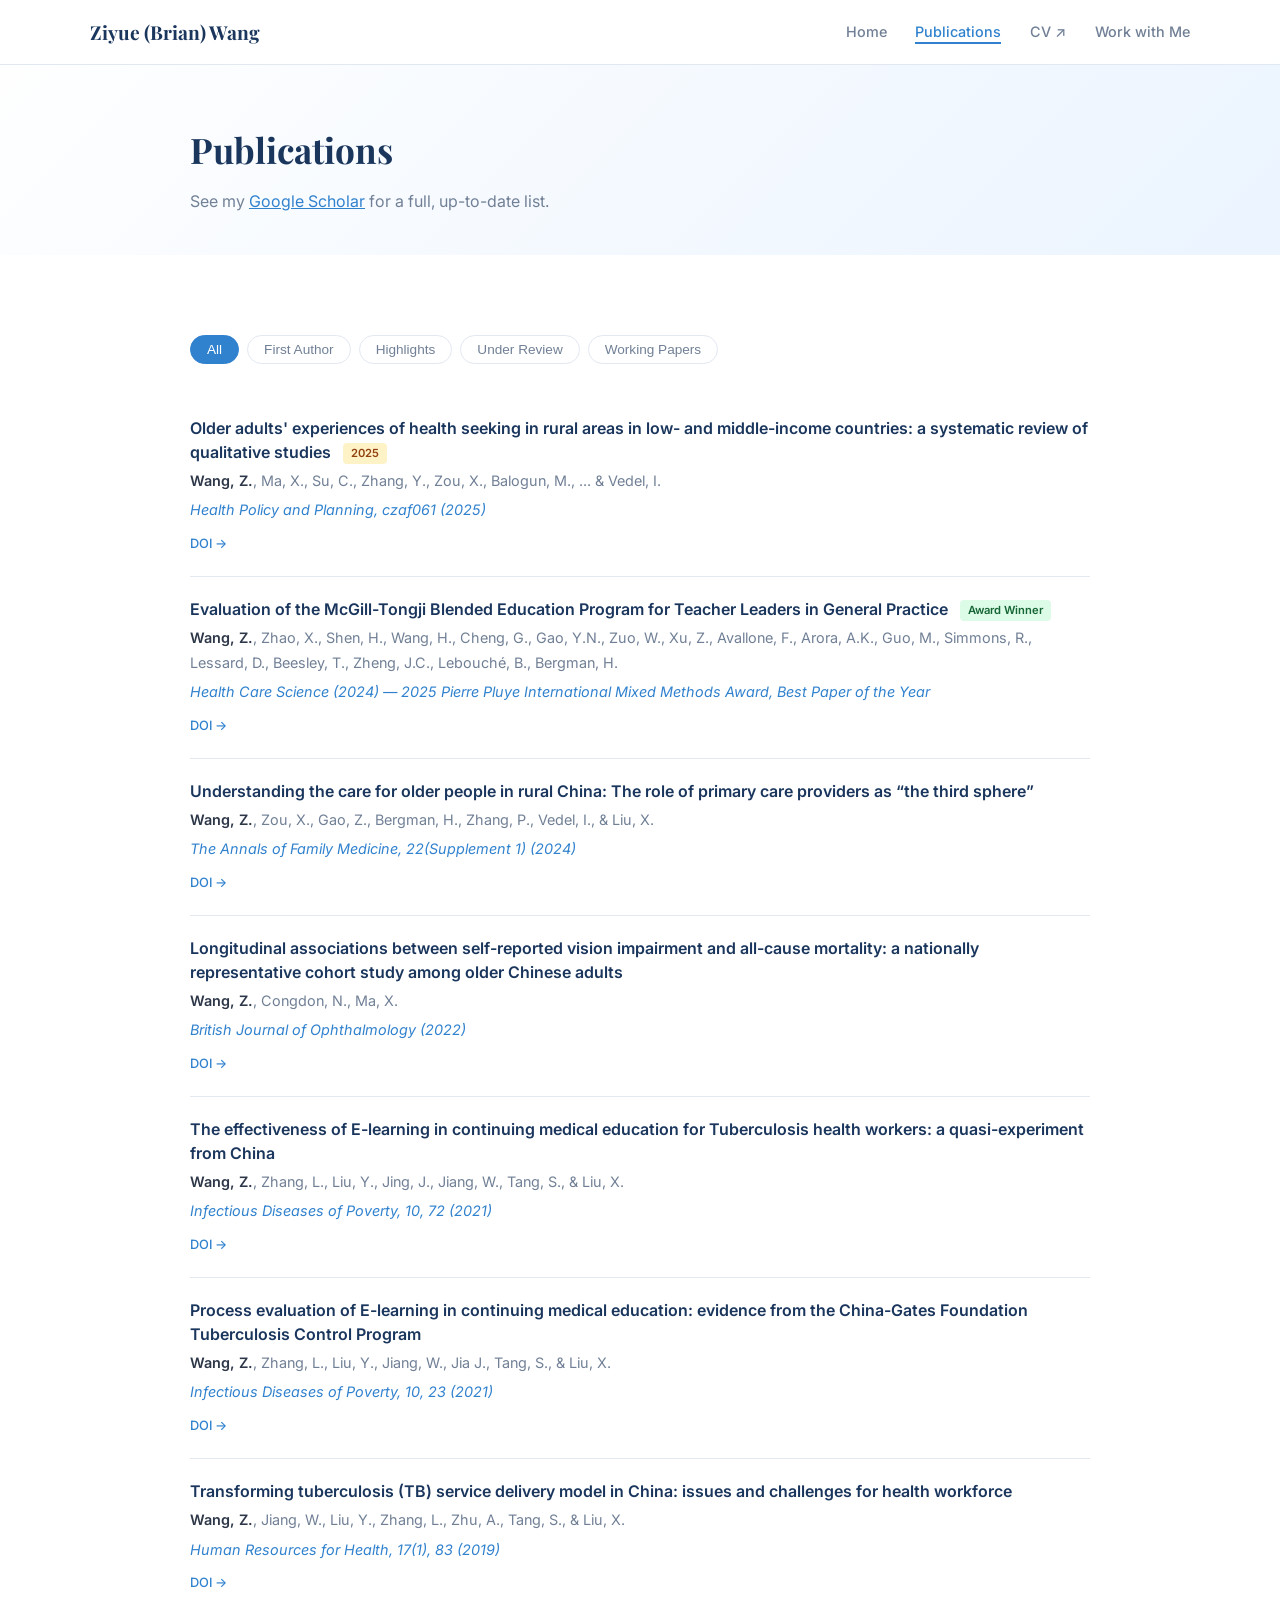
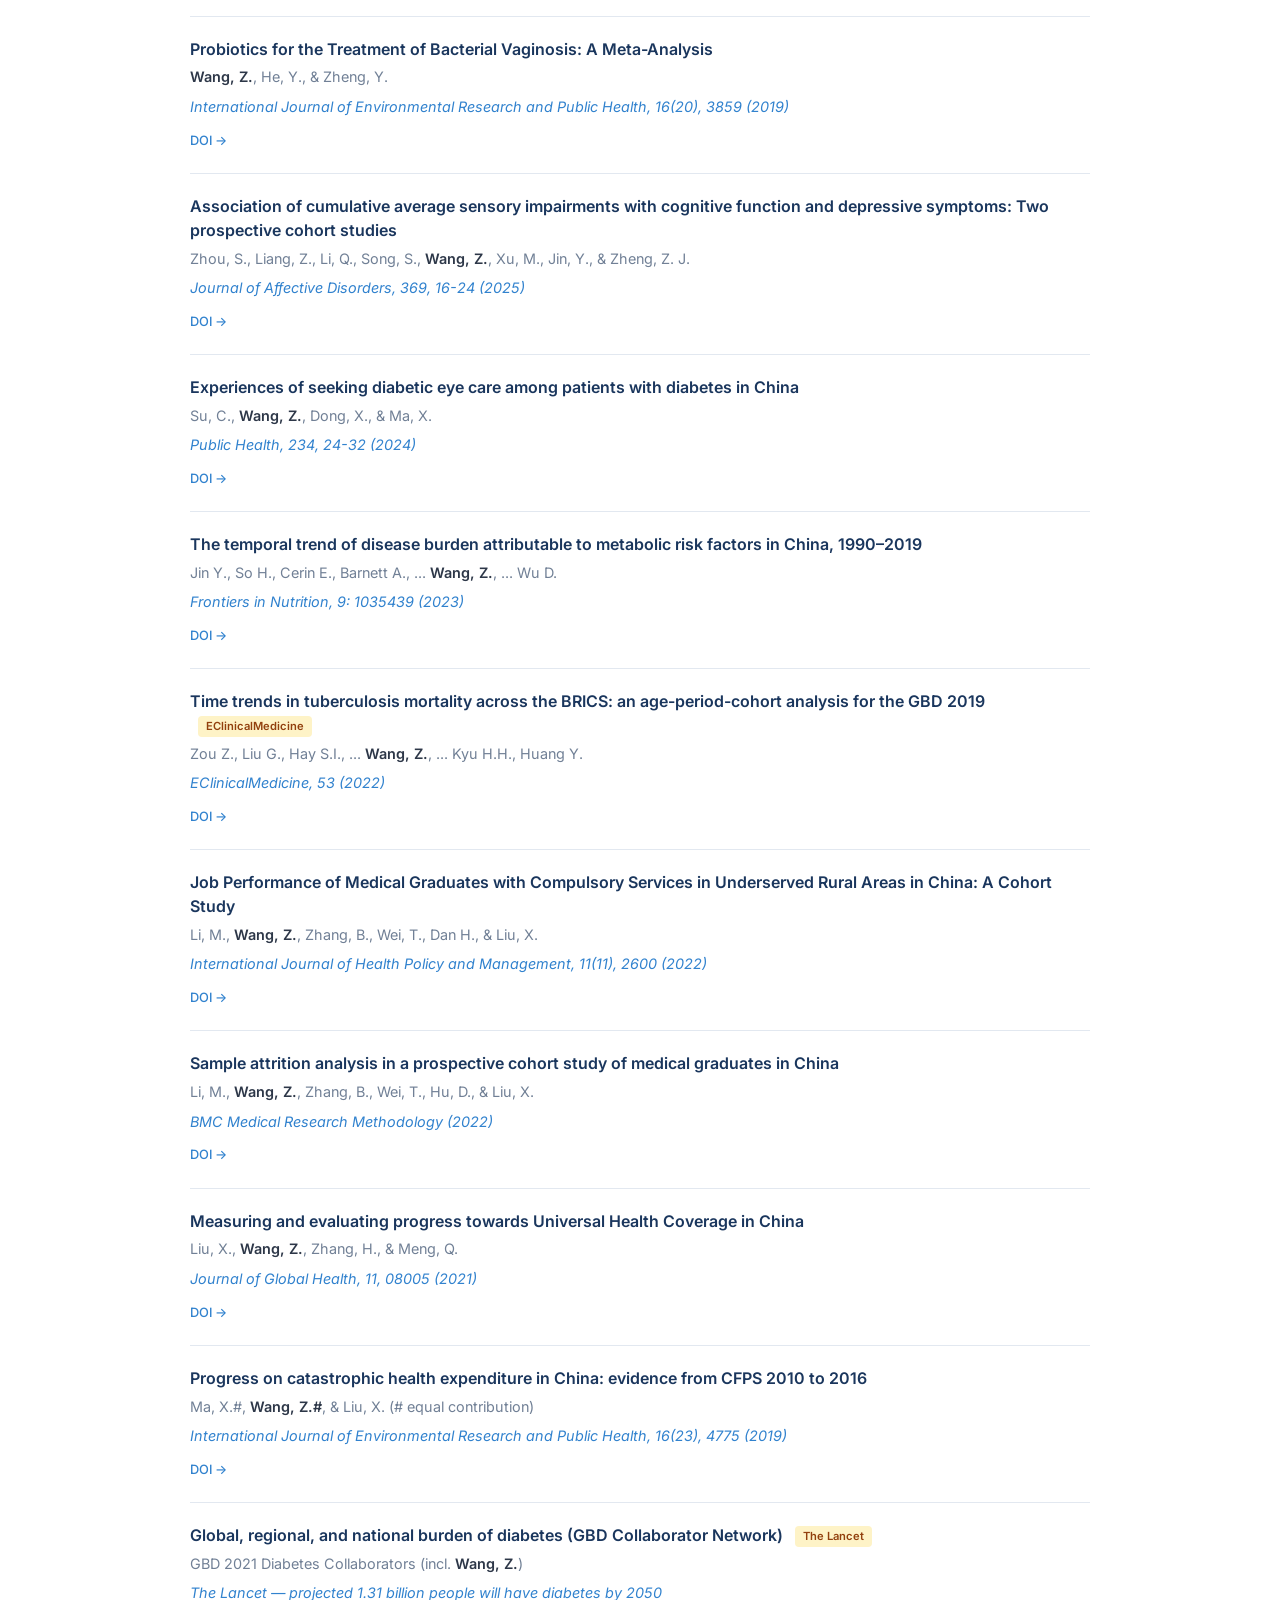
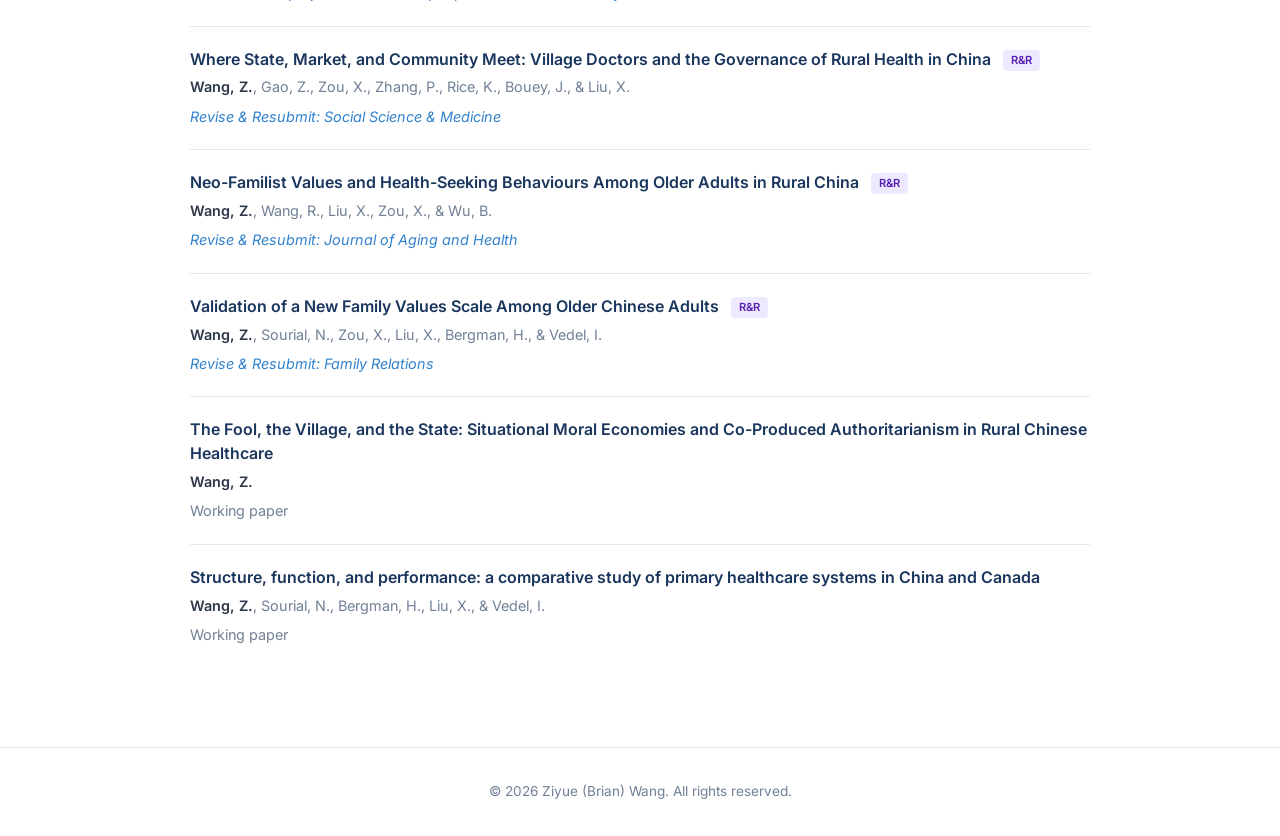
==== publications.html @ 038450eb "Initial website launch" ====
<!DOCTYPE html>
<html lang="en">
<head>
    <meta charset="UTF-8">
    <meta name="viewport" content="width=device-width, initial-scale=1.0">
    <title>Publications — Ziyue (Brian) Wang, PhD</title>
    <link rel="stylesheet" href="style.css">
</head>
<body>

<!-- Navigation -->
<nav>
    <div class="nav-inner">
        <a href="index.html" class="nav-name">Ziyue (Brian) Wang</a>
        <button class="mobile-toggle" onclick="document.querySelector('.nav-links').classList.toggle('open')" aria-label="Menu">
            <span></span><span></span><span></span>
        </button>
        <ul class="nav-links">
            <li><a href="index.html">Home</a></li>
            <li><a href="publications.html" class="active">Publications</a></li>
            <!-- <li><a href="research.html">Research</a></li> -->
            <!-- <li><a href="teaching.html">Teaching</a></li> -->
            <!-- <li><a href="talks.html">Talks & Media</a></li> -->
            <li><a href="Ziyue%20Wang_2026.pdf" target="_blank">CV &#8599;</a></li>
            <li><a href="work-with-me.html">Work with Me</a></li>
        </ul>
    </div>
</nav>

<!-- Page Header -->
<div class="page-header">
    <div class="page-header-inner">
        <h1>Publications</h1>
        <p>See my <a href="https://scholar.google.com/citations?user=HC7mkqgAAAAJ&hl=en" target="_blank" style="color:var(--accent);">Google Scholar</a> for a full, up-to-date list.</p>
    </div>
</div>

<!-- Publications -->
<section>
    <div class="section-inner">
        <div class="pub-filter">
            <button class="active" onclick="filterPubs('all', this)">All</button>
            <button onclick="filterPubs('first', this)">First Author</button>
            <button onclick="filterPubs('highlight', this)">Highlights</button>
            <button onclick="filterPubs('review', this)">Under Review</button>
            <button onclick="filterPubs('working', this)">Working Papers</button>
        </div>
        <ul class="pub-list">

            <!-- ========== PUBLISHED — FIRST AUTHOR ========== -->

            <li class="pub-item" data-type="first highlight">
                <div class="pub-title">
                    Older adults' experiences of health seeking in rural areas in low- and middle-income countries: a systematic review of qualitative studies
                    <span class="pub-badge badge-lancet">2025</span>
                </div>
                <div class="pub-authors"><span class="me">Wang, Z.</span>, Ma, X., Su, C., Zhang, Y., Zou, X., Balogun, M., ... &amp; Vedel, I.</div>
                <div class="pub-journal">Health Policy and Planning, czaf061 (2025)</div>
                <div class="pub-links"><a href="https://doi.org/10.1093/heapol/czaf061" target="_blank">DOI &rarr;</a></div>
            </li>

            <li class="pub-item" data-type="first highlight">
                <div class="pub-title">
                    Evaluation of the McGill-Tongji Blended Education Program for Teacher Leaders in General Practice
                    <span class="pub-badge badge-award">Award Winner</span>
                </div>
                <div class="pub-authors"><span class="me">Wang, Z.</span>, Zhao, X., Shen, H., Wang, H., Cheng, G., Gao, Y.N., Zuo, W., Xu, Z., Avallone, F., Arora, A.K., Guo, M., Simmons, R., Lessard, D., Beesley, T., Zheng, J.C., Lebouch&eacute;, B., Bergman, H.</div>
                <div class="pub-journal">Health Care Science (2024) &mdash; 2025 Pierre Pluye International Mixed Methods Award, Best Paper of the Year</div>
                <div class="pub-links"><a href="https://doi.org/10.1002/hcs2.107" target="_blank">DOI &rarr;</a></div>
            </li>

            <li class="pub-item" data-type="first">
                <div class="pub-title">Understanding the care for older people in rural China: The role of primary care providers as &ldquo;the third sphere&rdquo;</div>
                <div class="pub-authors"><span class="me">Wang, Z.</span>, Zou, X., Gao, Z., Bergman, H., Zhang, P., Vedel, I., &amp; Liu, X.</div>
                <div class="pub-journal">The Annals of Family Medicine, 22(Supplement 1) (2024)</div>
                <div class="pub-links"><a href="https://doi.org/10.1370/afm.22.s1.6960" target="_blank">DOI &rarr;</a></div>
            </li>

            <li class="pub-item" data-type="first highlight">
                <div class="pub-title">Longitudinal associations between self-reported vision impairment and all-cause mortality: a nationally representative cohort study among older Chinese adults</div>
                <div class="pub-authors"><span class="me">Wang, Z.</span>, Congdon, N., Ma, X.</div>
                <div class="pub-journal">British Journal of Ophthalmology (2022)</div>
                <div class="pub-links"><a href="http://dx.doi.org/10.1136/bjo-2022-321577" target="_blank">DOI &rarr;</a></div>
            </li>

            <li class="pub-item" data-type="first">
                <div class="pub-title">The effectiveness of E-learning in continuing medical education for Tuberculosis health workers: a quasi-experiment from China</div>
                <div class="pub-authors"><span class="me">Wang, Z.</span>, Zhang, L., Liu, Y., Jing, J., Jiang, W., Tang, S., &amp; Liu, X.</div>
                <div class="pub-journal">Infectious Diseases of Poverty, 10, 72 (2021)</div>
                <div class="pub-links"><a href="https://doi.org/10.1186/s40249-021-00855-y" target="_blank">DOI &rarr;</a></div>
            </li>

            <li class="pub-item" data-type="first">
                <div class="pub-title">Process evaluation of E-learning in continuing medical education: evidence from the China-Gates Foundation Tuberculosis Control Program</div>
                <div class="pub-authors"><span class="me">Wang, Z.</span>, Zhang, L., Liu, Y., Jiang, W., Jia J., Tang, S., &amp; Liu, X.</div>
                <div class="pub-journal">Infectious Diseases of Poverty, 10, 23 (2021)</div>
                <div class="pub-links"><a href="https://doi.org/10.1186/s40249-021-00810-x" target="_blank">DOI &rarr;</a></div>
            </li>

            <li class="pub-item" data-type="first">
                <div class="pub-title">Transforming tuberculosis (TB) service delivery model in China: issues and challenges for health workforce</div>
                <div class="pub-authors"><span class="me">Wang, Z.</span>, Jiang, W., Liu, Y., Zhang, L., Zhu, A., Tang, S., &amp; Liu, X.</div>
                <div class="pub-journal">Human Resources for Health, 17(1), 83 (2019)</div>
                <div class="pub-links"><a href="https://doi.org/10.1186/s12960-019-0420-2" target="_blank">DOI &rarr;</a></div>
            </li>

            <li class="pub-item" data-type="first">
                <div class="pub-title">Probiotics for the Treatment of Bacterial Vaginosis: A Meta-Analysis</div>
                <div class="pub-authors"><span class="me">Wang, Z.</span>, He, Y., &amp; Zheng, Y.</div>
                <div class="pub-journal">International Journal of Environmental Research and Public Health, 16(20), 3859 (2019)</div>
                <div class="pub-links"><a href="https://doi.org/10.3390/ijerph16203859" target="_blank">DOI &rarr;</a></div>
            </li>

            <!-- ========== PUBLISHED — CO-AUTHORED ========== -->

            <li class="pub-item" data-type="">
                <div class="pub-title">Association of cumulative average sensory impairments with cognitive function and depressive symptoms: Two prospective cohort studies</div>
                <div class="pub-authors">Zhou, S., Liang, Z., Li, Q., Song, S., <span class="me">Wang, Z.</span>, Xu, M., Jin, Y., &amp; Zheng, Z. J.</div>
                <div class="pub-journal">Journal of Affective Disorders, 369, 16-24 (2025)</div>
                <div class="pub-links"><a href="https://doi.org/10.1016/j.jad.2024.09.140" target="_blank">DOI &rarr;</a></div>
            </li>

            <li class="pub-item" data-type="">
                <div class="pub-title">Experiences of seeking diabetic eye care among patients with diabetes in China</div>
                <div class="pub-authors">Su, C., <span class="me">Wang, Z.</span>, Dong, X., &amp; Ma, X.</div>
                <div class="pub-journal">Public Health, 234, 24-32 (2024)</div>
                <div class="pub-links"><a href="https://doi.org/10.1016/j.puhe.2024.05.021" target="_blank">DOI &rarr;</a></div>
            </li>

            <li class="pub-item" data-type="">
                <div class="pub-title">The temporal trend of disease burden attributable to metabolic risk factors in China, 1990&ndash;2019</div>
                <div class="pub-authors">Jin Y., So H., Cerin E., Barnett A., ... <span class="me">Wang, Z.</span>, ... Wu D.</div>
                <div class="pub-journal">Frontiers in Nutrition, 9: 1035439 (2023)</div>
                <div class="pub-links"><a href="https://doi.org/10.3389/fnut.2022.1035439" target="_blank">DOI &rarr;</a></div>
            </li>

            <li class="pub-item" data-type="highlight">
                <div class="pub-title">
                    Time trends in tuberculosis mortality across the BRICS: an age-period-cohort analysis for the GBD 2019
                    <span class="pub-badge badge-lancet">EClinicalMedicine</span>
                </div>
                <div class="pub-authors">Zou Z., Liu G., Hay S.I., ... <span class="me">Wang, Z.</span>, ... Kyu H.H., Huang Y.</div>
                <div class="pub-journal">EClinicalMedicine, 53 (2022)</div>
                <div class="pub-links"><a href="https://doi.org/10.1016/j.eclinm.2022.101646" target="_blank">DOI &rarr;</a></div>
            </li>

            <li class="pub-item" data-type="">
                <div class="pub-title">Job Performance of Medical Graduates with Compulsory Services in Underserved Rural Areas in China: A Cohort Study</div>
                <div class="pub-authors">Li, M., <span class="me">Wang, Z.</span>, Zhang, B., Wei, T., Dan H., &amp; Liu, X.</div>
                <div class="pub-journal">International Journal of Health Policy and Management, 11(11), 2600 (2022)</div>
                <div class="pub-links"><a href="https://doi.org/10.34172/ijhpm.2022.6335" target="_blank">DOI &rarr;</a></div>
            </li>

            <li class="pub-item" data-type="">
                <div class="pub-title">Sample attrition analysis in a prospective cohort study of medical graduates in China</div>
                <div class="pub-authors">Li, M., <span class="me">Wang, Z.</span>, Zhang, B., Wei, T., Hu, D., &amp; Liu, X.</div>
                <div class="pub-journal">BMC Medical Research Methodology (2022)</div>
                <div class="pub-links"><a href="https://doi.org/10.1186/s12874-021-01498-1" target="_blank">DOI &rarr;</a></div>
            </li>

            <li class="pub-item" data-type="">
                <div class="pub-title">Measuring and evaluating progress towards Universal Health Coverage in China</div>
                <div class="pub-authors">Liu, X., <span class="me">Wang, Z.</span>, Zhang, H., &amp; Meng, Q.</div>
                <div class="pub-journal">Journal of Global Health, 11, 08005 (2021)</div>
                <div class="pub-links"><a href="https://doi.org/10.7189/jogh.11.08005" target="_blank">DOI &rarr;</a></div>
            </li>

            <li class="pub-item" data-type="first">
                <div class="pub-title">Progress on catastrophic health expenditure in China: evidence from CFPS 2010 to 2016</div>
                <div class="pub-authors">Ma, X.#, <span class="me">Wang, Z.#</span>, &amp; Liu, X. (# equal contribution)</div>
                <div class="pub-journal">International Journal of Environmental Research and Public Health, 16(23), 4775 (2019)</div>
                <div class="pub-links"><a href="https://doi.org/10.3390/ijerph16234775" target="_blank">DOI &rarr;</a></div>
            </li>

            <li class="pub-item" data-type="highlight">
                <div class="pub-title">
                    Global, regional, and national burden of diabetes (GBD Collaborator Network)
                    <span class="pub-badge badge-lancet">The Lancet</span>
                </div>
                <div class="pub-authors">GBD 2021 Diabetes Collaborators (incl. <span class="me">Wang, Z.</span>)</div>
                <div class="pub-journal">The Lancet &mdash; projected 1.31 billion people will have diabetes by 2050</div>
            </li>

            <!-- ========== UNDER REVIEW ========== -->

            <li class="pub-item" data-type="review first">
                <div class="pub-title">
                    Where State, Market, and Community Meet: Village Doctors and the Governance of Rural Health in China
                    <span class="pub-badge badge-review">R&amp;R</span>
                </div>
                <div class="pub-authors"><span class="me">Wang, Z.</span>, Gao, Z., Zou, X., Zhang, P., Rice, K., Bouey, J., &amp; Liu, X.</div>
                <div class="pub-journal">Revise &amp; Resubmit: Social Science &amp; Medicine</div>
            </li>

            <li class="pub-item" data-type="review first">
                <div class="pub-title">
                    Neo-Familist Values and Health-Seeking Behaviours Among Older Adults in Rural China
                    <span class="pub-badge badge-review">R&amp;R</span>
                </div>
                <div class="pub-authors"><span class="me">Wang, Z.</span>, Wang, R., Liu, X., Zou, X., &amp; Wu, B.</div>
                <div class="pub-journal">Revise &amp; Resubmit: Journal of Aging and Health</div>
            </li>

            <li class="pub-item" data-type="review first">
                <div class="pub-title">
                    Validation of a New Family Values Scale Among Older Chinese Adults
                    <span class="pub-badge badge-review">R&amp;R</span>
                </div>
                <div class="pub-authors"><span class="me">Wang, Z.</span>, Sourial, N., Zou, X., Liu, X., Bergman, H., &amp; Vedel, I.</div>
                <div class="pub-journal">Revise &amp; Resubmit: Family Relations</div>
            </li>

            <!-- ========== WORKING PAPERS ========== -->

            <li class="pub-item" data-type="working first">
                <div class="pub-title">
                    The Fool, the Village, and the State: Situational Moral Economies and Co-Produced Authoritarianism in Rural Chinese Healthcare
                </div>
                <div class="pub-authors"><span class="me">Wang, Z.</span></div>
                <div class="pub-journal" style="font-style: normal; color: var(--text-light);">Working paper</div>
            </li>

            <li class="pub-item" data-type="working first">
                <div class="pub-title">
                    Structure, function, and performance: a comparative study of primary healthcare systems in China and Canada
                </div>
                <div class="pub-authors"><span class="me">Wang, Z.</span>, Sourial, N., Bergman, H., Liu, X., &amp; Vedel, I.</div>
                <div class="pub-journal" style="font-style: normal; color: var(--text-light);">Working paper</div>
            </li>

        </ul>
    </div>
</section>

<!-- Footer -->
<footer>
    &copy; 2026 Ziyue (Brian) Wang. All rights reserved.
</footer>

<script>
function filterPubs(type, btn) {
    document.querySelectorAll('.pub-filter button').forEach(b => b.classList.remove('active'));
    btn.classList.add('active');
    document.querySelectorAll('.pub-item').forEach(item => {
        if (type === 'all') {
            item.style.display = '';
        } else {
            item.style.display = item.dataset.type.includes(type) ? '' : 'none';
        }
    });
}
</script>

</body>
</html>
---- style.css ----
/* ============================================
   Ziyue (Brian) Wang — Academic Website
   Shared Styles
   ============================================ */

@import url('https://fonts.googleapis.com/css2?family=Inter:wght@300;400;500;600;700&family=Playfair+Display:wght@600;700&display=swap');

:root {
    --primary: #1a365d;
    --primary-light: #2c5282;
    --accent: #3182ce;
    --accent-light: #ebf4ff;
    --text: #2d3748;
    --text-light: #718096;
    --bg: #ffffff;
    --bg-alt: #f7fafc;
    --border: #e2e8f0;
    --shadow: 0 4px 6px -1px rgba(0,0,0,0.1), 0 2px 4px -1px rgba(0,0,0,0.06);
    --shadow-lg: 0 10px 25px -5px rgba(0,0,0,0.1), 0 10px 10px -5px rgba(0,0,0,0.04);
}

* { margin: 0; padding: 0; box-sizing: border-box; }
html { scroll-behavior: smooth; }

body {
    font-family: 'Inter', -apple-system, BlinkMacSystemFont, sans-serif;
    color: var(--text);
    line-height: 1.7;
    background: var(--bg);
}

/* ---- Navigation ---- */
nav {
    position: fixed;
    top: 0;
    width: 100%;
    background: rgba(255,255,255,0.95);
    backdrop-filter: blur(10px);
    border-bottom: 1px solid var(--border);
    z-index: 1000;
    padding: 0 2rem;
}
.nav-inner {
    max-width: 1100px;
    margin: 0 auto;
    display: flex;
    justify-content: space-between;
    align-items: center;
    height: 64px;
}
.nav-name {
    font-family: 'Playfair Display', serif;
    font-size: 1.2rem;
    font-weight: 700;
    color: var(--primary);
    text-decoration: none;
}
.nav-links { display: flex; gap: 1.8rem; list-style: none; }
.nav-links a {
    text-decoration: none;
    color: var(--text-light);
    font-size: 0.9rem;
    font-weight: 500;
    transition: color 0.2s;
    position: relative;
}
.nav-links a:hover, .nav-links a.active {
    color: var(--accent);
}
.nav-links a::after {
    content: '';
    position: absolute;
    bottom: -4px;
    left: 0;
    width: 0;
    height: 2px;
    background: var(--accent);
    transition: width 0.2s;
}
.nav-links a:hover::after, .nav-links a.active::after { width: 100%; }

.mobile-toggle {
    display: none;
    background: none;
    border: none;
    cursor: pointer;
    padding: 8px;
}
.mobile-toggle span {
    display: block;
    width: 22px;
    height: 2px;
    background: var(--text);
    margin: 5px 0;
    transition: 0.3s;
}

/* ---- Page Header (for inner pages) ---- */
.page-header {
    padding: 120px 2rem 40px;
    background: linear-gradient(135deg, var(--bg) 0%, var(--accent-light) 100%);
}
.page-header-inner {
    max-width: 900px;
    margin: 0 auto;
}
.page-header h1 {
    font-family: 'Playfair Display', serif;
    font-size: 2.2rem;
    color: var(--primary);
}
.page-header p {
    color: var(--text-light);
    margin-top: 0.5rem;
    font-size: 1rem;
}

/* ---- Hero Section (Home page) ---- */
.hero {
    padding: 140px 2rem 80px;
    background: linear-gradient(135deg, var(--bg) 0%, var(--accent-light) 100%);
}
.hero-inner {
    max-width: 1100px;
    margin: 0 auto;
    display: flex;
    align-items: center;
    gap: 4rem;
}
.hero-photo { flex-shrink: 0; }
.hero-photo img {
    width: 220px;
    height: 220px;
    border-radius: 50%;
    object-fit: cover;
    border: 4px solid white;
    box-shadow: var(--shadow-lg);
}
.hero-text h1 {
    font-family: 'Playfair Display', serif;
    font-size: 2.5rem;
    color: var(--primary);
    margin-bottom: 0.5rem;
    line-height: 1.2;
}
.hero-text .subtitle {
    font-size: 1.1rem;
    color: var(--accent);
    font-weight: 500;
    margin-bottom: 1rem;
}
.hero-text .affiliation {
    font-size: 0.95rem;
    color: var(--text-light);
    margin-bottom: 1.5rem;
}
.hero-links {
    display: flex;
    gap: 1rem;
    flex-wrap: wrap;
}
.hero-links a {
    display: inline-flex;
    align-items: center;
    gap: 6px;
    padding: 8px 16px;
    border-radius: 8px;
    text-decoration: none;
    font-size: 0.85rem;
    font-weight: 500;
    color: var(--primary);
    background: white;
    border: 1px solid var(--border);
    transition: all 0.2s;
}
.hero-links a:hover {
    border-color: var(--accent);
    color: var(--accent);
    box-shadow: var(--shadow);
}
.hero-links a svg { width: 16px; height: 16px; }

/* ---- Sections ---- */
section { padding: 5rem 2rem; }
.bg-alt { background: var(--bg-alt); }
.section-inner { max-width: 900px; margin: 0 auto; }
.section-title {
    font-family: 'Playfair Display', serif;
    font-size: 1.8rem;
    color: var(--primary);
    margin-bottom: 2rem;
    padding-bottom: 0.75rem;
    border-bottom: 3px solid var(--accent);
    display: inline-block;
}

/* ---- About ---- */
.about-text {
    font-size: 1.05rem;
    line-height: 1.85;
    color: var(--text);
    margin-bottom: 1rem;
}
.research-tags {
    display: flex;
    flex-wrap: wrap;
    gap: 0.5rem;
    margin-top: 1.5rem;
}
.research-tags span {
    padding: 6px 14px;
    background: var(--accent-light);
    color: var(--accent);
    border-radius: 20px;
    font-size: 0.85rem;
    font-weight: 500;
}

/* ---- Research Focus Cards ---- */
.research-focus-grid {
    display: grid;
    grid-template-columns: 1fr 1fr;
    gap: 2rem;
    margin-top: 1.5rem;
}
.research-card {
    padding: 1.75rem;
    background: white;
    border-radius: 12px;
    border: 1px solid var(--border);
    border-top: 4px solid var(--accent);
    transition: box-shadow 0.2s;
}
.research-card:hover { box-shadow: var(--shadow-lg); }
.research-card .card-icon {
    font-size: 1.8rem;
    margin-bottom: 0.75rem;
}
.research-card h3 {
    font-size: 1.05rem;
    color: var(--primary);
    margin-bottom: 0.75rem;
    line-height: 1.4;
}
.research-card p {
    font-size: 0.92rem;
    color: var(--text-light);
    line-height: 1.7;
}
.research-card .card-context {
    margin-top: 0.75rem;
    font-size: 0.82rem;
    color: var(--accent);
    font-weight: 500;
}

/* ---- Publications ---- */
.pub-filter {
    display: flex;
    gap: 0.5rem;
    margin-bottom: 2rem;
    flex-wrap: wrap;
}
.pub-filter button {
    padding: 6px 16px;
    border-radius: 20px;
    border: 1px solid var(--border);
    background: white;
    color: var(--text-light);
    font-size: 0.85rem;
    font-weight: 500;
    cursor: pointer;
    transition: all 0.2s;
}
.pub-filter button.active, .pub-filter button:hover {
    background: var(--accent);
    color: white;
    border-color: var(--accent);
}
.pub-list { list-style: none; }
.pub-item {
    padding: 1.25rem 0;
    border-bottom: 1px solid var(--border);
}
.pub-item:last-child { border-bottom: none; }
.pub-item .pub-title {
    font-weight: 600;
    color: var(--primary);
    margin-bottom: 0.3rem;
    line-height: 1.5;
}
.pub-item .pub-authors {
    font-size: 0.9rem;
    color: var(--text-light);
    margin-bottom: 0.3rem;
}
.pub-item .pub-authors .me {
    font-weight: 600;
    color: var(--text);
}
.pub-item .pub-journal {
    font-size: 0.9rem;
    font-style: italic;
    color: var(--accent);
}
.pub-item .pub-links { margin-top: 0.4rem; }
.pub-item .pub-links a {
    font-size: 0.8rem;
    color: var(--accent);
    text-decoration: none;
    font-weight: 500;
    margin-right: 1rem;
}
.pub-item .pub-links a:hover { text-decoration: underline; }
.pub-badge {
    display: inline-block;
    font-size: 0.7rem;
    font-weight: 600;
    padding: 2px 8px;
    border-radius: 4px;
    margin-left: 0.5rem;
    vertical-align: middle;
}
.badge-lancet { background: #fef3c7; color: #92400e; }
.badge-award { background: #dcfce7; color: #166534; }
.badge-review { background: #ede9fe; color: #5b21b6; }

/* ---- Education Timeline ---- */
.timeline { position: relative; padding-left: 2rem; }
.timeline::before {
    content: '';
    position: absolute;
    left: 0;
    top: 0;
    bottom: 0;
    width: 2px;
    background: var(--border);
}
.timeline-item {
    position: relative;
    padding-bottom: 2rem;
}
.timeline-item:last-child { padding-bottom: 0; }
.timeline-item::before {
    content: '';
    position: absolute;
    left: -2rem;
    top: 6px;
    width: 12px;
    height: 12px;
    border-radius: 50%;
    background: var(--accent);
    border: 2px solid white;
    box-shadow: 0 0 0 2px var(--accent);
    transform: translateX(-5px);
}
.timeline-item h3 {
    font-size: 1.05rem;
    color: var(--primary);
    margin-bottom: 0.2rem;
}
.timeline-item .institution {
    font-size: 0.95rem;
    color: var(--text);
    margin-bottom: 0.15rem;
}
.timeline-item .date {
    font-size: 0.85rem;
    color: var(--text-light);
}

/* ---- Awards Grid ---- */
.awards-grid {
    display: grid;
    grid-template-columns: repeat(auto-fill, minmax(280px, 1fr));
    gap: 1rem;
}
.award-card {
    padding: 1.25rem;
    background: white;
    border-radius: 10px;
    border: 1px solid var(--border);
    transition: box-shadow 0.2s;
}
.award-card:hover { box-shadow: var(--shadow); }
.award-card h4 {
    font-size: 0.95rem;
    color: var(--primary);
    margin-bottom: 0.3rem;
}
.award-card p {
    font-size: 0.85rem;
    color: var(--text-light);
}

/* ---- Work With Me / CTA ---- */
.cta-section {
    padding: 4rem 2rem;
    background: var(--primary);
    color: white;
    text-align: center;
}
.cta-section h2 {
    font-family: 'Playfair Display', serif;
    font-size: 1.8rem;
    margin-bottom: 1rem;
}
.cta-section p {
    font-size: 1.05rem;
    max-width: 700px;
    margin: 0 auto 1.5rem;
    line-height: 1.8;
    opacity: 0.9;
}
.cta-section a.cta-btn {
    display: inline-flex;
    align-items: center;
    gap: 8px;
    padding: 12px 28px;
    background: white;
    color: var(--primary);
    border-radius: 8px;
    text-decoration: none;
    font-weight: 600;
    font-size: 0.95rem;
    transition: all 0.2s;
}
.cta-section a.cta-btn:hover {
    box-shadow: var(--shadow-lg);
    transform: translateY(-1px);
}

/* ---- Contact Grid ---- */
.contact-grid {
    display: grid;
    grid-template-columns: repeat(auto-fit, minmax(200px, 1fr));
    gap: 1.5rem;
}
.contact-card {
    padding: 1.5rem;
    background: white;
    border-radius: 10px;
    border: 1px solid var(--border);
    text-align: center;
    transition: all 0.2s;
    text-decoration: none;
    color: var(--text);
}
.contact-card:hover {
    box-shadow: var(--shadow);
    border-color: var(--accent);
}
.contact-card svg {
    width: 28px;
    height: 28px;
    color: var(--accent);
    margin-bottom: 0.75rem;
}
.contact-card h4 {
    font-size: 0.9rem;
    font-weight: 600;
    margin-bottom: 0.3rem;
}
.contact-card p {
    font-size: 0.8rem;
    color: var(--text-light);
}

/* ---- Placeholder / Coming Soon ---- */
.placeholder-content {
    text-align: center;
    padding: 4rem 2rem;
    color: var(--text-light);
}
.placeholder-content h2 {
    font-family: 'Playfair Display', serif;
    font-size: 1.5rem;
    color: var(--primary);
    margin-bottom: 1rem;
}

/* ---- Footer ---- */
footer {
    text-align: center;
    padding: 2rem;
    color: var(--text-light);
    font-size: 0.85rem;
    border-top: 1px solid var(--border);
}

/* ---- Responsive ---- */
@media (max-width: 768px) {
    .hero-inner {
        flex-direction: column;
        text-align: center;
        gap: 2rem;
    }
    .hero-text h1 { font-size: 2rem; }
    .hero-links { justify-content: center; }
    .nav-links { display: none; }
    .nav-links.open {
        display: flex;
        flex-direction: column;
        position: absolute;
        top: 64px;
        left: 0;
        right: 0;
        background: white;
        padding: 1rem 2rem;
        border-bottom: 1px solid var(--border);
        gap: 1rem;
    }
    .mobile-toggle { display: block; }
    .awards-grid { grid-template-columns: 1fr; }
    .research-focus-grid { grid-template-columns: 1fr; }
    .contact-grid { grid-template-columns: 1fr 1fr; }
}
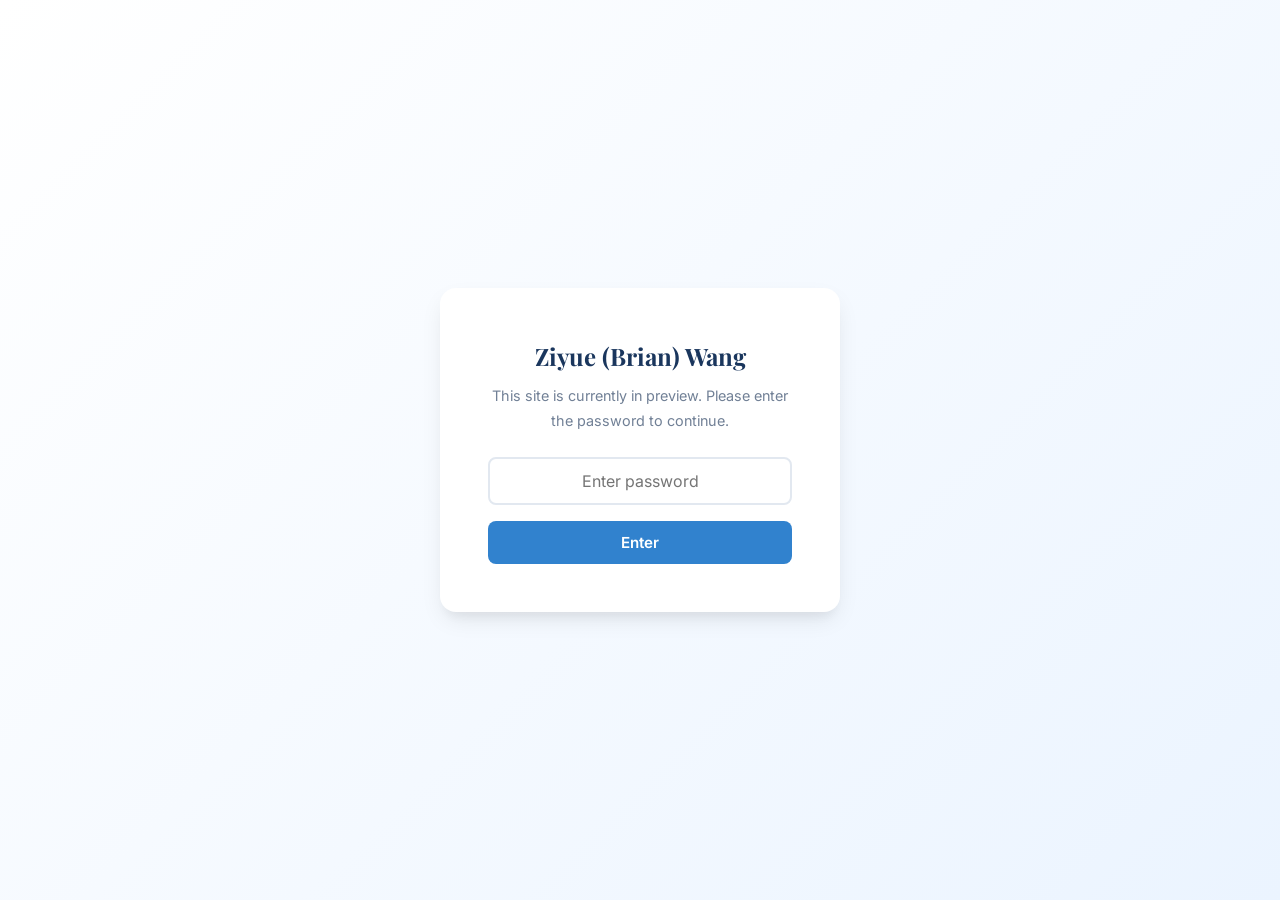
==== commit c0060e50: "Add password protection" ====
--- a/publications.html
+++ b/publications.html
@@ -5,8 +5,22 @@
     <meta name="viewport" content="width=device-width, initial-scale=1.0">
     <title>Publications — Ziyue (Brian) Wang, PhD</title>
     <link rel="stylesheet" href="style.css">
+<script src="auth.js"></script>
 </head>
 <body>
+<!-- Password Gate -->
+<div class="password-gate">
+    <div class="password-box">
+        <h2>Ziyue (Brian) Wang</h2>
+        <p>This site is currently in preview. Please enter the password to continue.</p>
+        <input type="password" id="pwd-input" placeholder="Enter password" autocomplete="off">
+        <button onclick="tryPassword()">Enter</button>
+        <div class="error-msg" id="pwd-error">Incorrect password. Please try again.</div>
+    </div>
+</div>
+
+<!-- Site Content (hidden until authenticated) -->
+<div class="site-content">
 
 <!-- Navigation -->
 <nav>
@@ -251,5 +265,6 @@
 }
 </script>
 
+</div>
 </body>
 </html>
--- a/style.css
+++ b/style.css
@@ -478,6 +478,88 @@
     color: var(--primary);
     margin-bottom: 1rem;
 }
+
+/* ---- Password Gate ---- */
+.password-gate {
+    position: fixed;
+    top: 0;
+    left: 0;
+    width: 100%;
+    height: 100%;
+    background: linear-gradient(135deg, var(--bg) 0%, var(--accent-light) 100%);
+    display: flex;
+    align-items: center;
+    justify-content: center;
+    z-index: 9999;
+}
+.password-box {
+    background: white;
+    padding: 3rem;
+    border-radius: 16px;
+    box-shadow: var(--shadow-lg);
+    text-align: center;
+    max-width: 400px;
+    width: 90%;
+}
+.password-box h2 {
+    font-family: 'Playfair Display', serif;
+    color: var(--primary);
+    margin-bottom: 0.5rem;
+    font-size: 1.5rem;
+}
+.password-box p {
+    color: var(--text-light);
+    font-size: 0.9rem;
+    margin-bottom: 1.5rem;
+}
+.password-box input {
+    width: 100%;
+    padding: 12px 16px;
+    border: 2px solid var(--border);
+    border-radius: 8px;
+    font-size: 1rem;
+    font-family: 'Inter', sans-serif;
+    text-align: center;
+    outline: none;
+    transition: border-color 0.2s;
+    margin-bottom: 1rem;
+}
+.password-box input:focus {
+    border-color: var(--accent);
+}
+.password-box input.error {
+    border-color: #e53e3e;
+    animation: shake 0.4s ease;
+}
+.password-box button {
+    width: 100%;
+    padding: 12px;
+    background: var(--accent);
+    color: white;
+    border: none;
+    border-radius: 8px;
+    font-size: 0.95rem;
+    font-weight: 600;
+    font-family: 'Inter', sans-serif;
+    cursor: pointer;
+    transition: background 0.2s;
+}
+.password-box button:hover {
+    background: var(--primary-light);
+}
+.password-box .error-msg {
+    color: #e53e3e;
+    font-size: 0.85rem;
+    margin-top: 0.75rem;
+    display: none;
+}
+@keyframes shake {
+    0%, 100% { transform: translateX(0); }
+    20%, 60% { transform: translateX(-6px); }
+    40%, 80% { transform: translateX(6px); }
+}
+.site-content { display: none; }
+.site-content.unlocked { display: block; }
 
 /* ---- Footer ---- */
 footer {
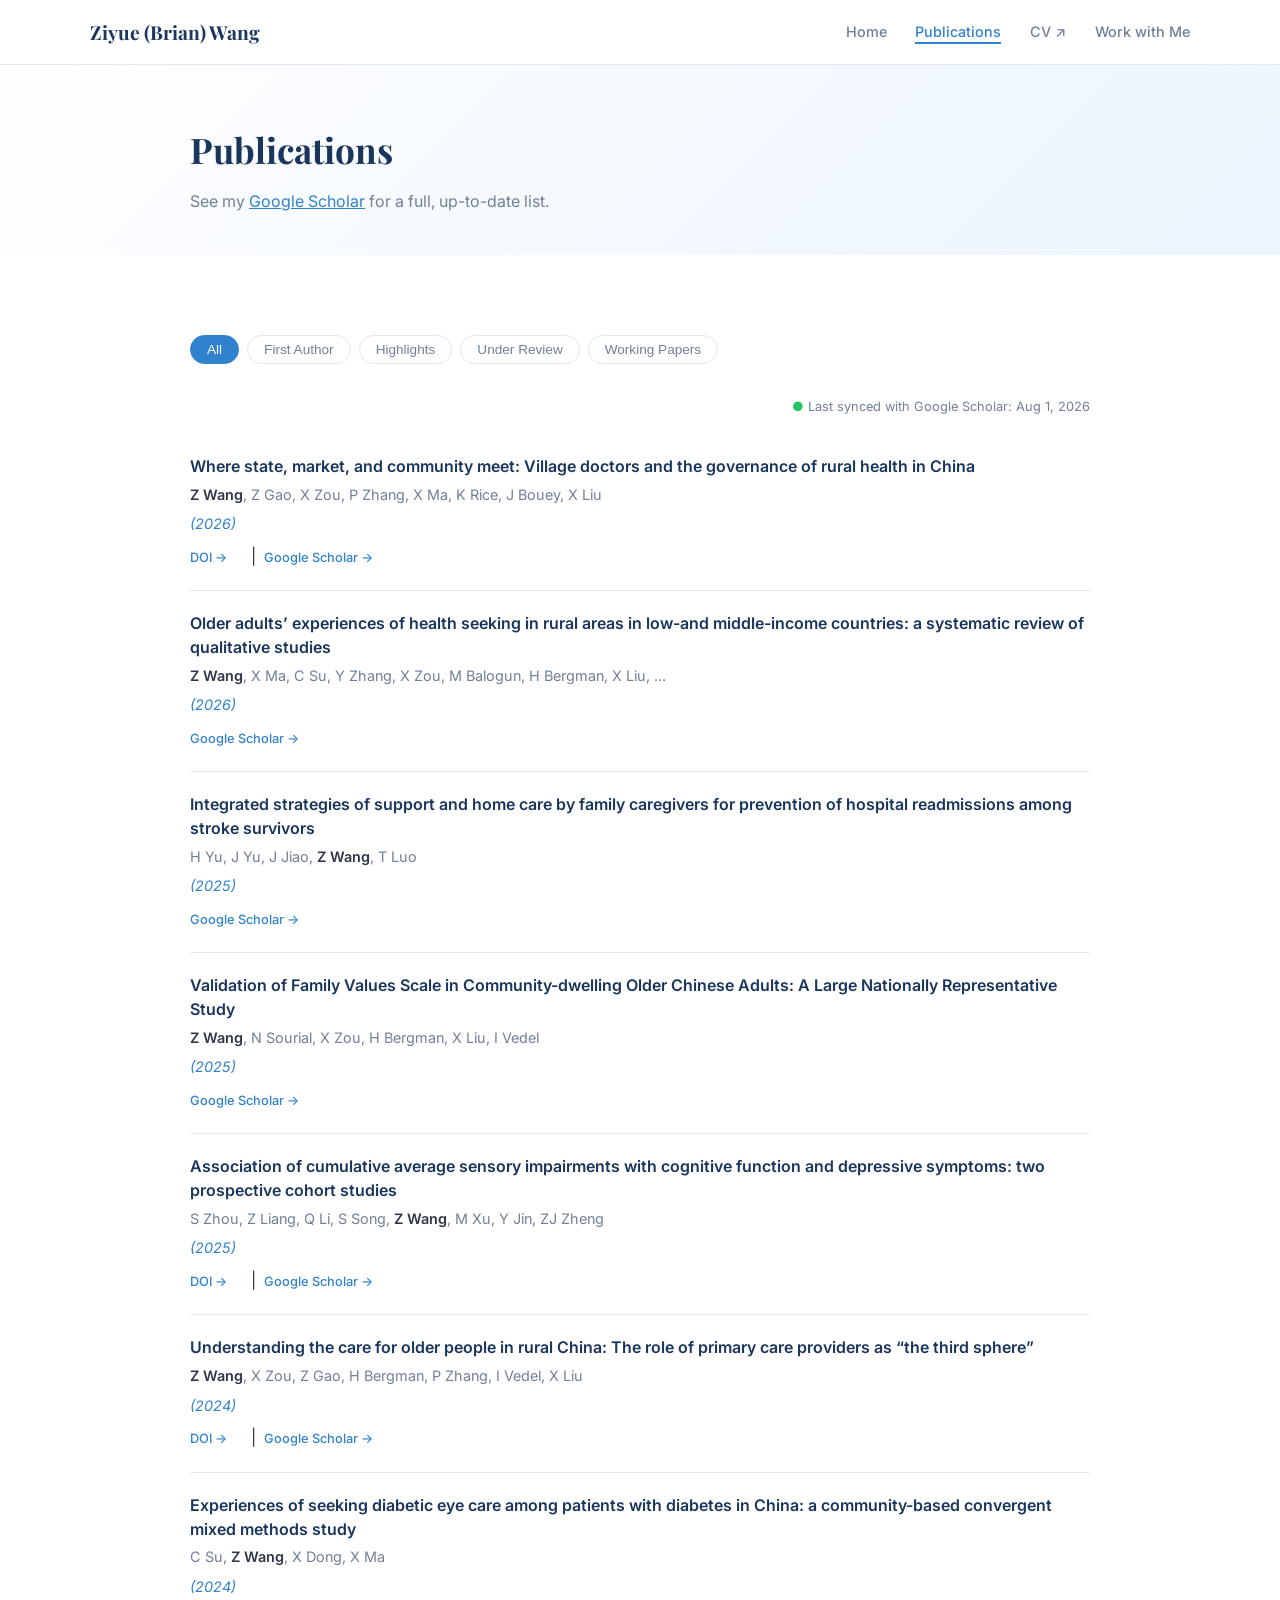
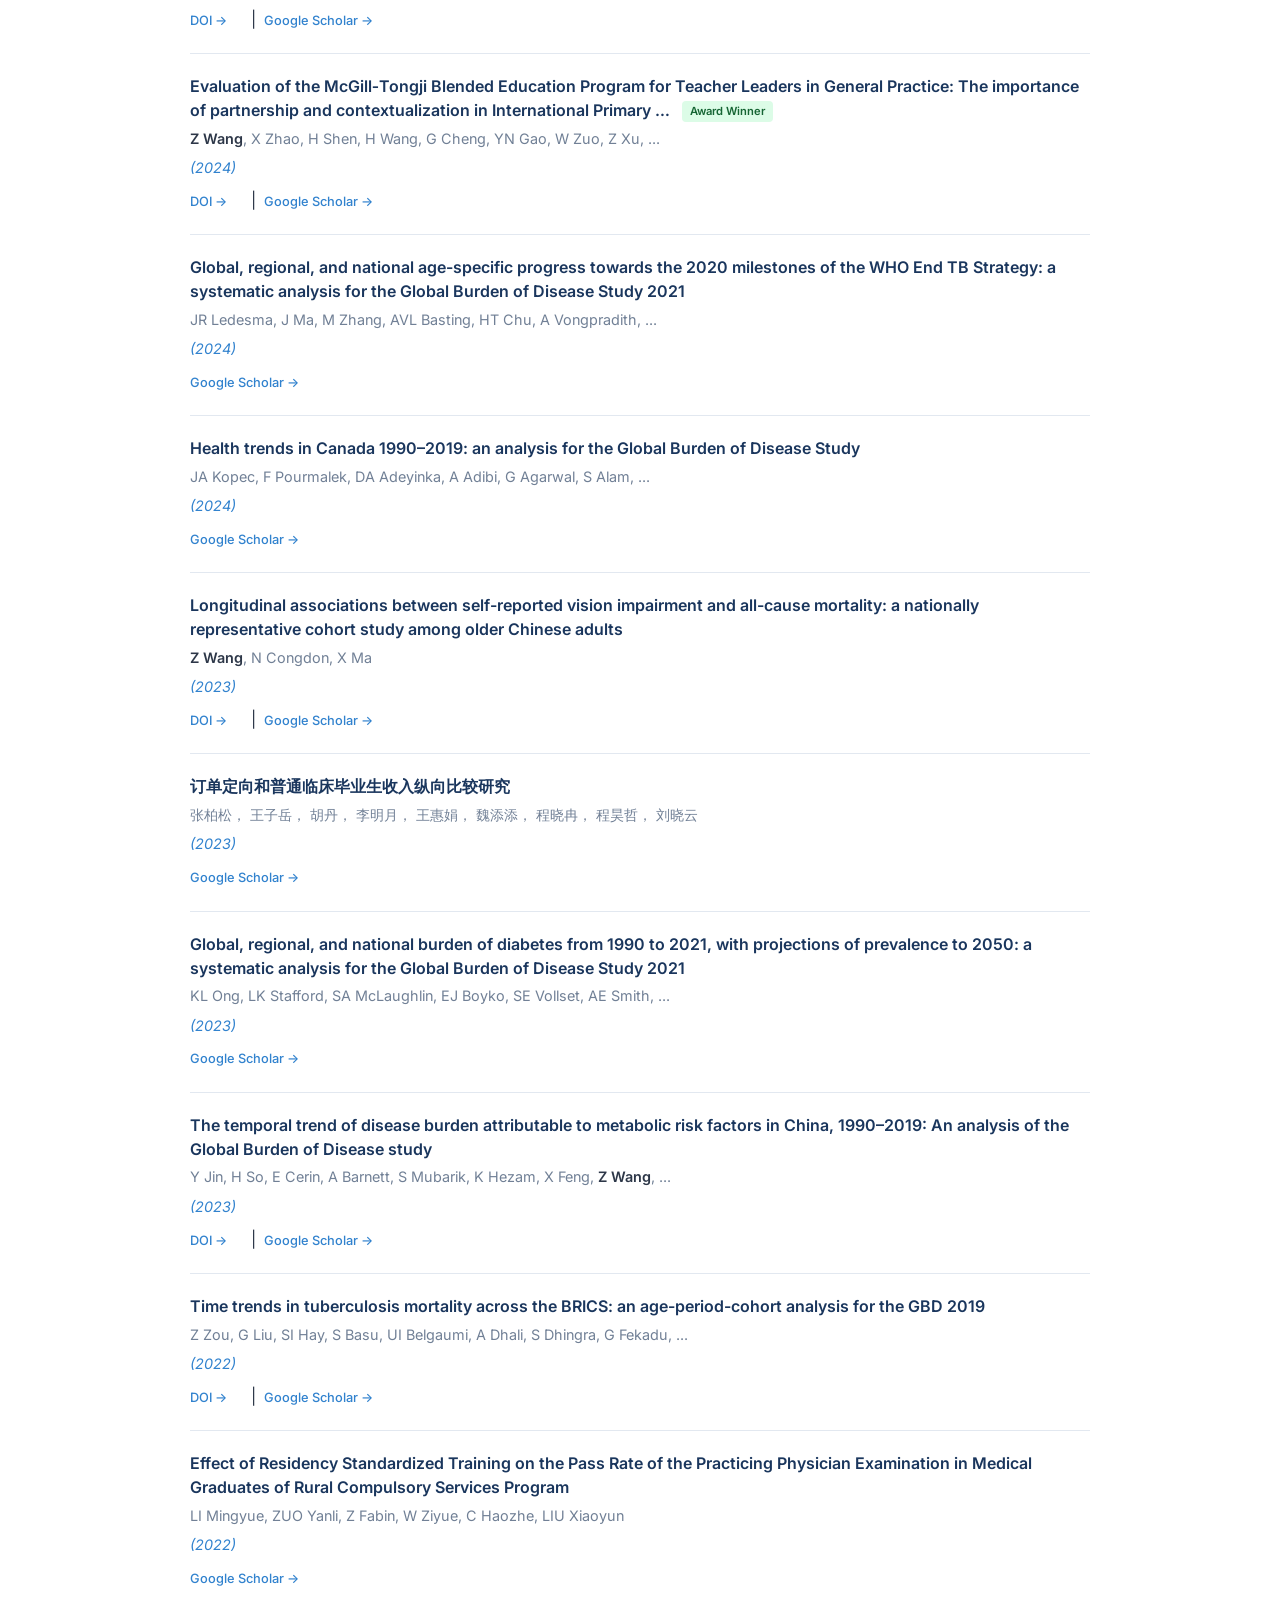
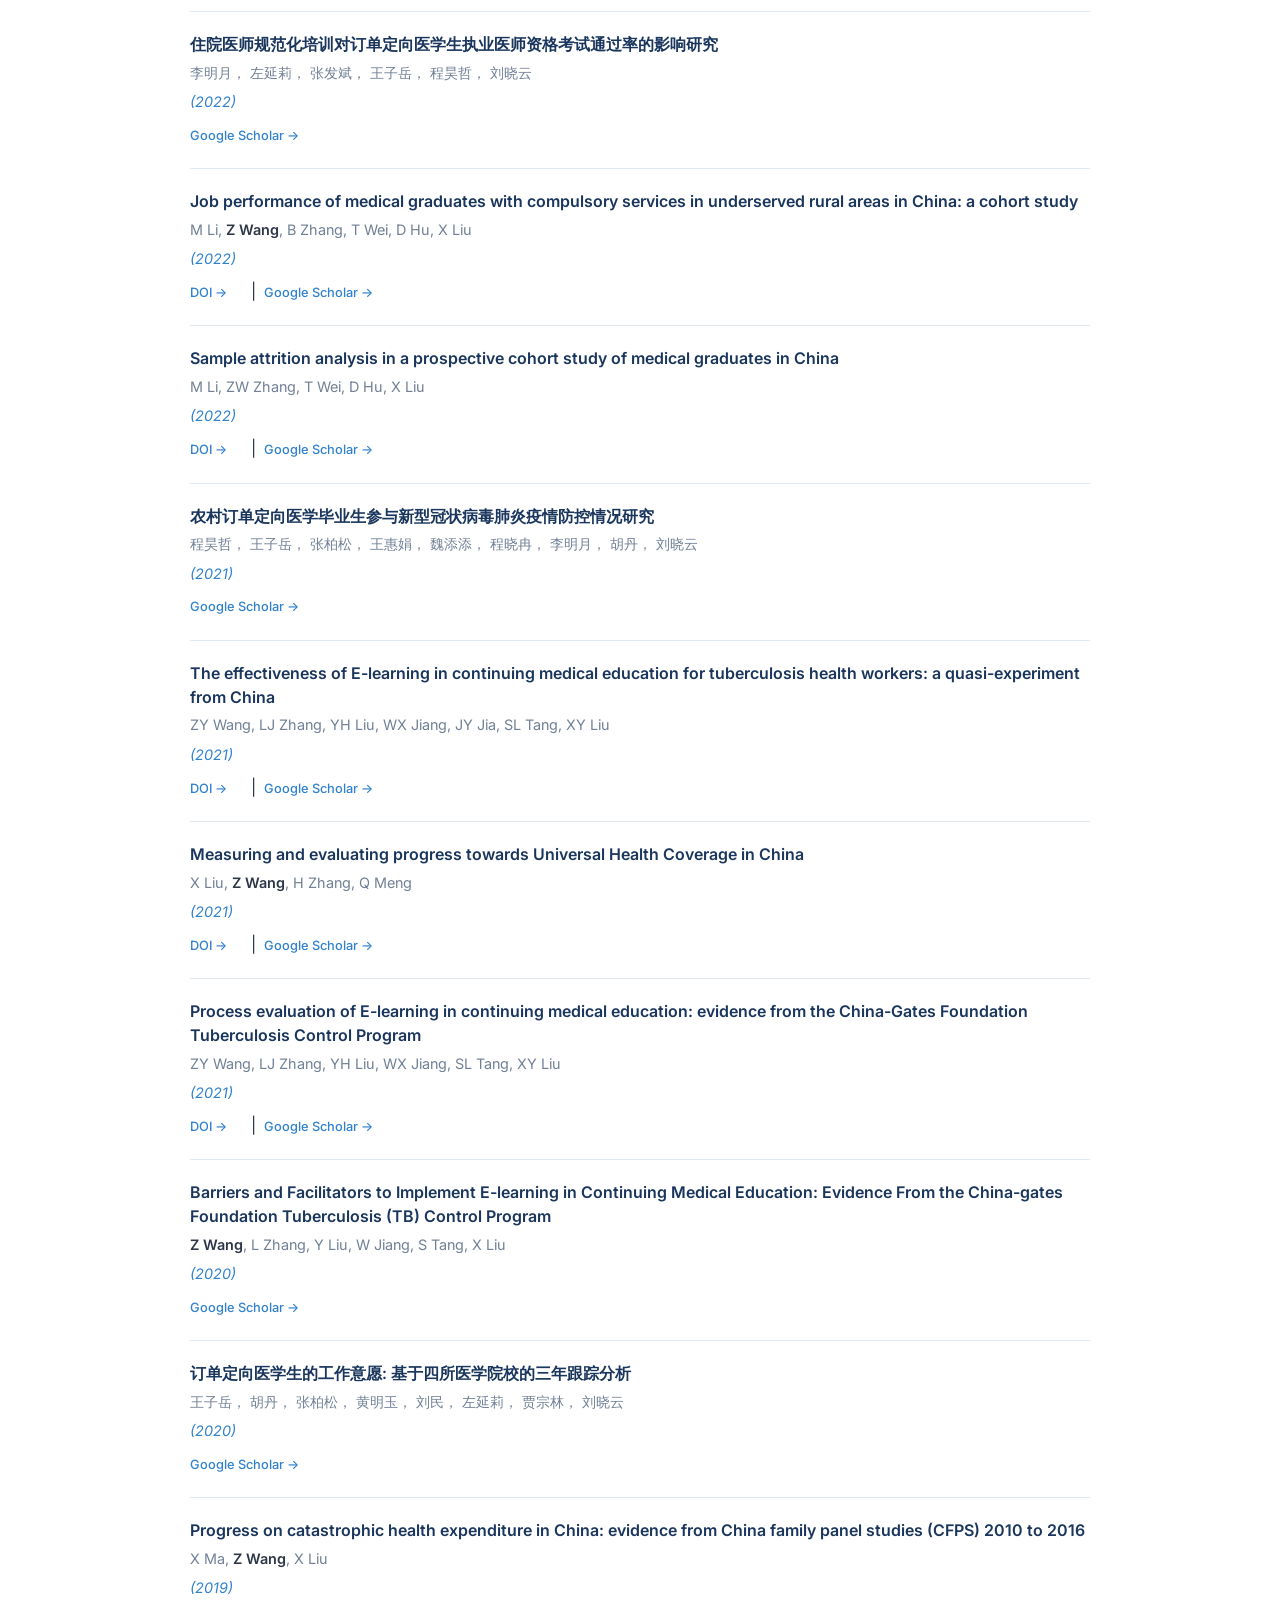
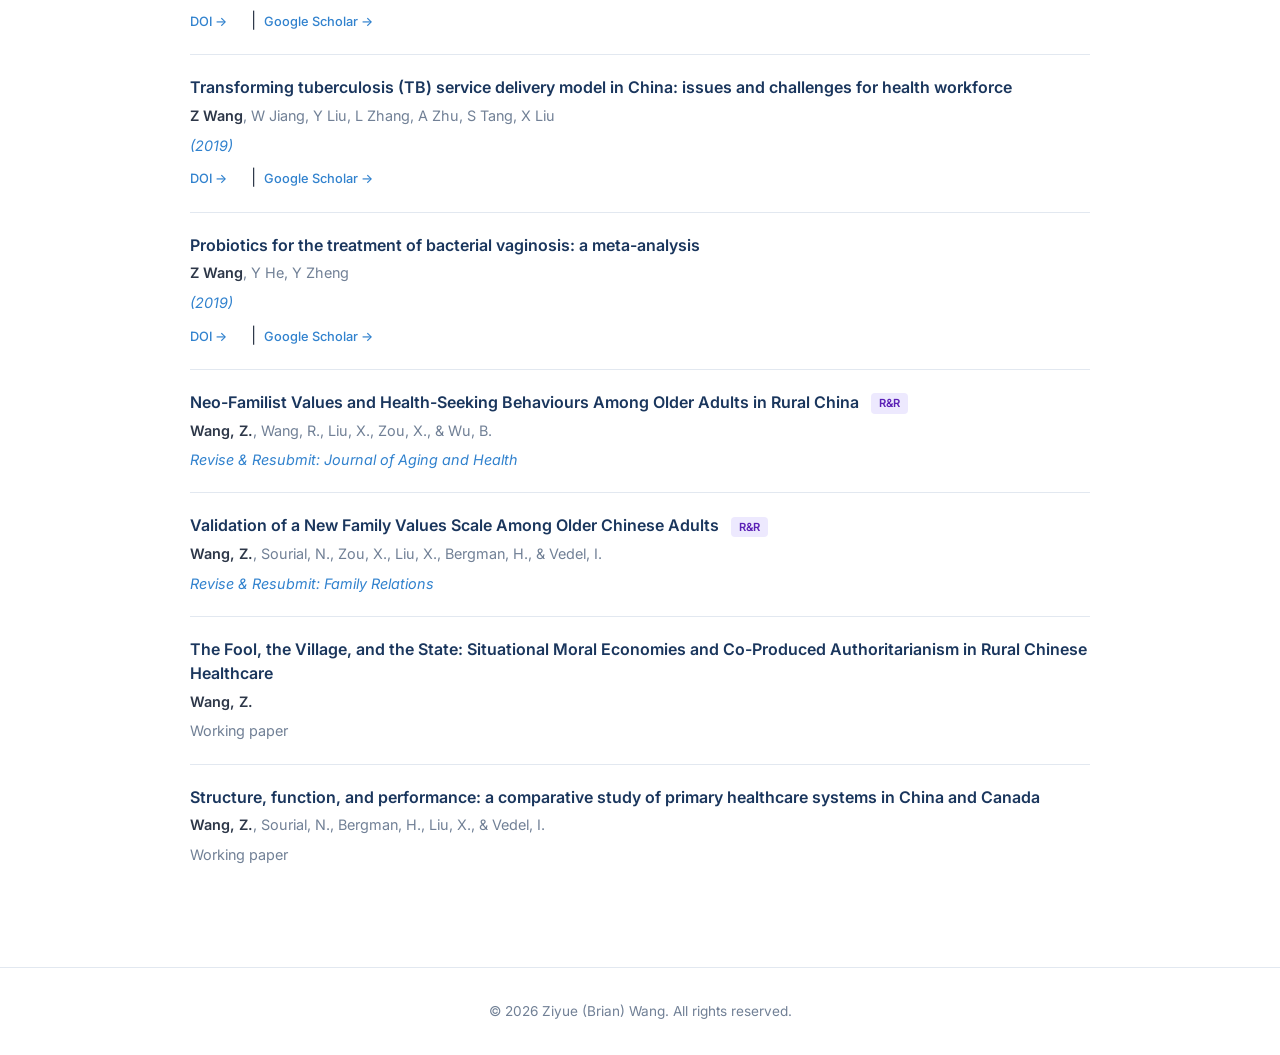
==== commit 1a839b66: "Remove password gate remnants from publications.html" ====
--- a/publications.html
+++ b/publications.html
@@ -5,22 +5,10 @@
     <meta name="viewport" content="width=device-width, initial-scale=1.0">
     <title>Publications — Ziyue (Brian) Wang, PhD</title>
     <link rel="stylesheet" href="style.css">
-<script src="auth.js"></script>
 </head>
 <body>
-<!-- Password Gate -->
-<div class="password-gate">
-    <div class="password-box">
-        <h2>Ziyue (Brian) Wang</h2>
-        <p>This site is currently in preview. Please enter the password to continue.</p>
-        <input type="password" id="pwd-input" placeholder="Enter password" autocomplete="off">
-        <button onclick="tryPassword()">Enter</button>
-        <div class="error-msg" id="pwd-error">Incorrect password. Please try again.</div>
-    </div>
-</div>
-
-<!-- Site Content (hidden until authenticated) -->
-<div class="site-content">
+<!-- Site Content -->
+<div class="site-content unlocked">
 
 <!-- Navigation -->
 <nav>
@@ -59,14 +47,22 @@
             <button onclick="filterPubs('review', this)">Under Review</button>
             <button onclick="filterPubs('working', this)">Working Papers</button>
         </div>
-        <ul class="pub-list">
+
+        <!-- Sync status indicator (hidden by default, shows after JSON loads) -->
+        <div id="sync-status" style="display:none; font-size:0.8rem; color:var(--text-light); margin-bottom:1rem; text-align:right;">
+            <span id="sync-icon">&#9679;</span> Last synced with Google Scholar: <span id="sync-date">—</span>
+        </div>
+
+        <ul class="pub-list" id="pub-list">
+
+            <!-- ========== STATIC FALLBACK (shown if JSON fails to load) ========== -->
+            <!-- These entries are replaced when scholar_publications.json loads successfully -->
 
             <!-- ========== PUBLISHED — FIRST AUTHOR ========== -->
 
-            <li class="pub-item" data-type="first highlight">
+            <li class="pub-item" data-type="first">
                 <div class="pub-title">
                     Older adults' experiences of health seeking in rural areas in low- and middle-income countries: a systematic review of qualitative studies
-                    <span class="pub-badge badge-lancet">2025</span>
                 </div>
                 <div class="pub-authors"><span class="me">Wang, Z.</span>, Ma, X., Su, C., Zhang, Y., Zou, X., Balogun, M., ... &amp; Vedel, I.</div>
                 <div class="pub-journal">Health Policy and Planning, czaf061 (2025)</div>
@@ -90,7 +86,7 @@
                 <div class="pub-links"><a href="https://doi.org/10.1370/afm.22.s1.6960" target="_blank">DOI &rarr;</a></div>
             </li>
 
-            <li class="pub-item" data-type="first highlight">
+            <li class="pub-item" data-type="first">
                 <div class="pub-title">Longitudinal associations between self-reported vision impairment and all-cause mortality: a nationally representative cohort study among older Chinese adults</div>
                 <div class="pub-authors"><span class="me">Wang, Z.</span>, Congdon, N., Ma, X.</div>
                 <div class="pub-journal">British Journal of Ophthalmology (2022)</div>
@@ -148,10 +144,9 @@
                 <div class="pub-links"><a href="https://doi.org/10.3389/fnut.2022.1035439" target="_blank">DOI &rarr;</a></div>
             </li>
 
-            <li class="pub-item" data-type="highlight">
+            <li class="pub-item" data-type="">
                 <div class="pub-title">
                     Time trends in tuberculosis mortality across the BRICS: an age-period-cohort analysis for the GBD 2019
-                    <span class="pub-badge badge-lancet">EClinicalMedicine</span>
                 </div>
                 <div class="pub-authors">Zou Z., Liu G., Hay S.I., ... <span class="me">Wang, Z.</span>, ... Kyu H.H., Huang Y.</div>
                 <div class="pub-journal">EClinicalMedicine, 53 (2022)</div>
@@ -186,10 +181,9 @@
                 <div class="pub-links"><a href="https://doi.org/10.3390/ijerph16234775" target="_blank">DOI &rarr;</a></div>
             </li>
 
-            <li class="pub-item" data-type="highlight">
+            <li class="pub-item" data-type="">
                 <div class="pub-title">
                     Global, regional, and national burden of diabetes (GBD Collaborator Network)
-                    <span class="pub-badge badge-lancet">The Lancet</span>
                 </div>
                 <div class="pub-authors">GBD 2021 Diabetes Collaborators (incl. <span class="me">Wang, Z.</span>)</div>
                 <div class="pub-journal">The Lancet &mdash; projected 1.31 billion people will have diabetes by 2050</div>
@@ -197,13 +191,12 @@
 
             <!-- ========== UNDER REVIEW ========== -->
 
-            <li class="pub-item" data-type="review first">
+            <li class="pub-item" data-type="first">
                 <div class="pub-title">
                     Where State, Market, and Community Meet: Village Doctors and the Governance of Rural Health in China
-                    <span class="pub-badge badge-review">R&amp;R</span>
-                </div>
-                <div class="pub-authors"><span class="me">Wang, Z.</span>, Gao, Z., Zou, X., Zhang, P., Rice, K., Bouey, J., &amp; Liu, X.</div>
-                <div class="pub-journal">Revise &amp; Resubmit: Social Science &amp; Medicine</div>
+                </div>
+                <div class="pub-authors"><span class="me">Wang, Z.</span>, Gao, Z., Zou, X., Zhang, P., Ma, X., Rice, K., Bouey, J., &amp; Liu, X.</div>
+                <div class="pub-journal">Social Science &amp; Medicine, 119294 (2026)</div>
             </li>
 
             <li class="pub-item" data-type="review first">
@@ -252,6 +245,7 @@
 </footer>
 
 <script>
+/* ---- Filter functionality ---- */
 function filterPubs(type, btn) {
     document.querySelectorAll('.pub-filter button').forEach(b => b.classList.remove('active'));
     btn.classList.add('active');
@@ -263,6 +257,110 @@
         }
     });
 }
+
+/* ---- Google Scholar JSON auto-loader ---- */
+(function() {
+    /**
+     * This script tries to load scholar_publications.json (generated by
+     * the GitHub Actions workflow). If the file exists, it replaces the
+     * static HTML list with dynamically rendered entries.
+     * If the file doesn't exist (e.g., first deploy), the static HTML
+     * above serves as a fallback — the page works either way.
+     */
+
+    function highlightMyName(authors) {
+        // Highlight "Z Wang" or "Z. Wang" (Google Scholar format)
+        // and "Wang, Z." or "Wang, Z" (manual entry format)
+        return authors.replace(
+            /(Z\.?\s+Wang|Wang,?\s*Z\.?)/gi,
+            '<span class="me">$1</span>'
+        );
+    }
+
+    function renderPub(pub) {
+        const types = (pub.type || []).join(' ');
+        const isWorking = types.includes('working');
+        const hasDoiLink = pub.doi && pub.doi.trim() !== '';
+        const hasScholarLink = pub.scholar_link && pub.scholar_link.trim() !== '';
+        const hasBadge = pub.badge && pub.badge.trim() !== '';
+
+        let badgeHtml = '';
+        if (hasBadge) {
+            const cls = pub.badge_class || 'badge-lancet';
+            badgeHtml = `<span class="pub-badge ${cls}">${pub.badge}</span>`;
+        }
+
+        // Build links: show both DOI and Google Scholar when available
+        let linksHtml = '';
+        const links = [];
+        if (hasDoiLink) {
+            links.push(`<a href="${pub.doi}" target="_blank">DOI &rarr;</a>`);
+        }
+        if (hasScholarLink) {
+            links.push(`<a href="${pub.scholar_link}" target="_blank">Google Scholar &rarr;</a>`);
+        }
+        if (links.length > 0) {
+            linksHtml = `<div class="pub-links">${links.join(' &nbsp;|&nbsp; ')}</div>`;
+        }
+
+        const journalStyle = isWorking ? ' style="font-style: normal; color: var(--text-light);"' : '';
+
+        return `
+            <li class="pub-item" data-type="${types}">
+                <div class="pub-title">${pub.title} ${badgeHtml}</div>
+                <div class="pub-authors">${highlightMyName(pub.authors)}</div>
+                <div class="pub-journal"${journalStyle}>${pub.journal}</div>
+                ${linksHtml}
+            </li>`;
+    }
+
+    fetch('scholar_publications.json')
+        .then(res => {
+            if (!res.ok) throw new Error('JSON not found');
+            return res.json();
+        })
+        .then(data => {
+            const list = document.getElementById('pub-list');
+            if (!list) return;
+
+            // Build HTML from both scholar pubs and manual entries
+            let html = '';
+
+            // Scholar publications (already sorted by year desc in JSON)
+            if (data.publications && data.publications.length > 0) {
+                html += '<!-- ========== FROM GOOGLE SCHOLAR (auto-synced) ========== -->\n';
+                data.publications.forEach(pub => { html += renderPub(pub); });
+            }
+
+            // Manual entries (under review, working papers)
+            if (data.manual_entries && data.manual_entries.length > 0) {
+                html += '\n<!-- ========== MANUAL ENTRIES (under review / working papers) ========== -->\n';
+                data.manual_entries.forEach(pub => { html += renderPub(pub); });
+            }
+
+            // Replace the static list
+            list.innerHTML = html;
+
+            // Show sync status
+            if (data.last_updated) {
+                const syncStatus = document.getElementById('sync-status');
+                const syncDate = document.getElementById('sync-date');
+                const syncIcon = document.getElementById('sync-icon');
+                if (syncStatus && syncDate) {
+                    const d = new Date(data.last_updated);
+                    syncDate.textContent = d.toLocaleDateString('en-US', {
+                        year: 'numeric', month: 'short', day: 'numeric'
+                    });
+                    syncIcon.style.color = '#22c55e';  // green dot
+                    syncStatus.style.display = 'block';
+                }
+            }
+        })
+        .catch(() => {
+            // JSON not available — keep the static HTML fallback (no action needed)
+            console.log('scholar_publications.json not found, using static fallback.');
+        });
+})();
 </script>
 
 </div>
